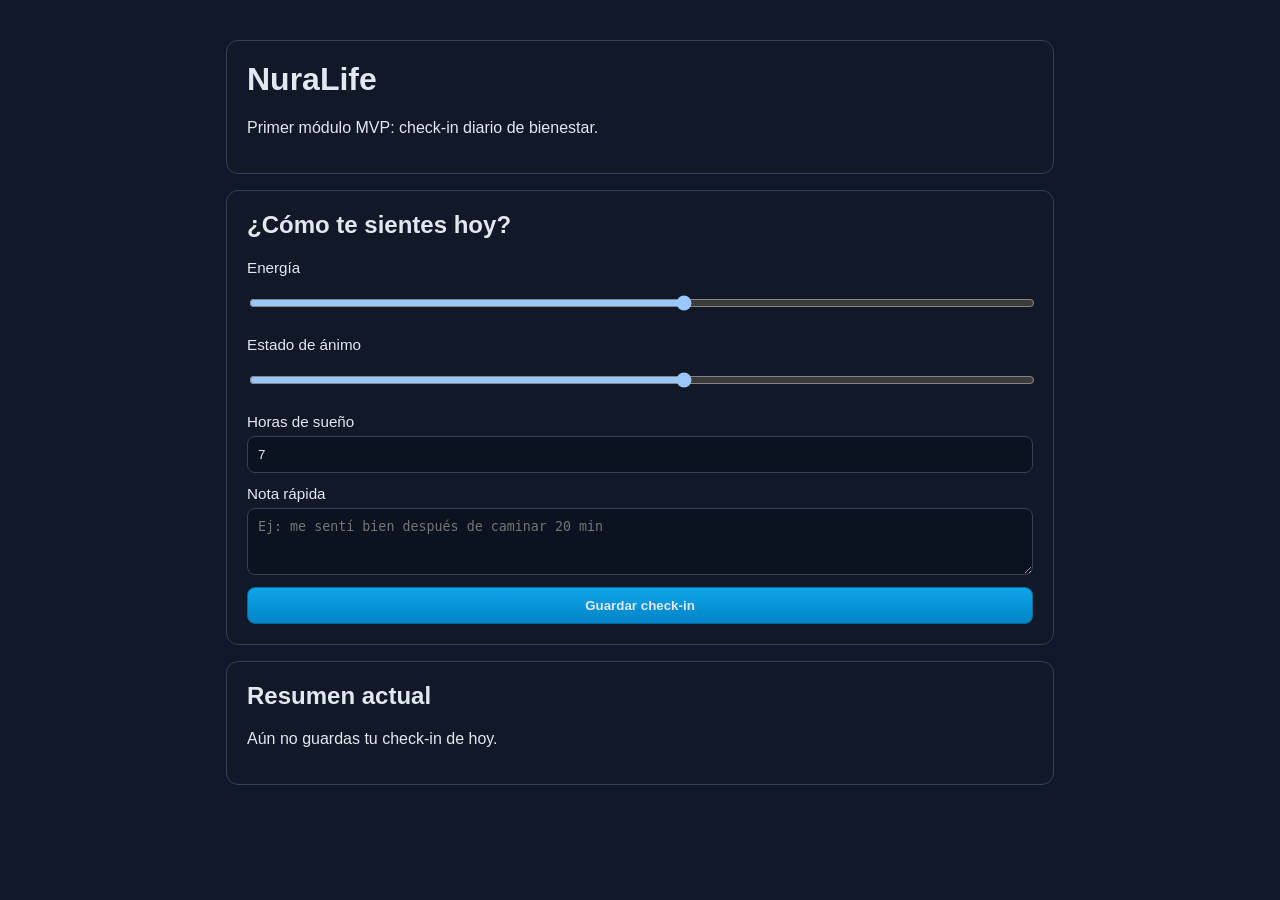
==== index.html @ 80eb9474 "fix: make vercel serve app from root index entry" ====
<!doctype html>
<html lang="es">
  <head>
    <meta charset="UTF-8" />
    <meta name="viewport" content="width=device-width, initial-scale=1.0" />
    <title>NuraLife - Check-in diario</title>
    <link rel="stylesheet" href="./app/styles.css" />
  </head>
  <body>
    <main class="container">
      <header class="card">
        <h1>NuraLife</h1>
        <p>Primer módulo MVP: check-in diario de bienestar.</p>
      </header>

      <section class="card" aria-labelledby="checkin-title">
        <h2 id="checkin-title">¿Cómo te sientes hoy?</h2>
        <form id="checkin-form" class="form-grid">
          <label>
            Energía
            <input type="range" name="energy" min="1" max="10" value="6" />
          </label>
          <label>
            Estado de ánimo
            <input type="range" name="mood" min="1" max="10" value="6" />
          </label>
          <label>
            Horas de sueño
            <input type="number" name="sleep" min="0" max="24" step="0.5" value="7" />
          </label>
          <label>
            Nota rápida
            <textarea name="note" rows="3" placeholder="Ej: me sentí bien después de caminar 20 min"></textarea>
          </label>
          <button type="submit">Guardar check-in</button>
        </form>
      </section>

      <section class="card" aria-live="polite">
        <h2>Resumen actual</h2>
        <p id="summary-text">Aún no guardas tu check-in de hoy.</p>
      </section>
    </main>

    <script type="module" src="./app/main.js"></script>
  </body>
</html>
---- app/styles.css ----
:root {
  color-scheme: dark;
  --bg: #0f172a;
  --card: #111827;
  --line: #334155;
  --text: #e2e8f0;
  --accent: #38bdf8;
}

* {
  box-sizing: border-box;
}

body {
  margin: 0;
  font-family: Inter, Arial, sans-serif;
  background: var(--bg);
  color: var(--text);
}

.container {
  max-width: 860px;
  margin: 40px auto;
  padding: 0 16px;
  display: grid;
  gap: 16px;
}

.card {
  border: 1px solid var(--line);
  border-radius: 12px;
  background: var(--card);
  padding: 20px;
}

h1,
h2 {
  margin-top: 0;
}

.form-grid {
  display: grid;
  gap: 12px;
}

label {
  display: grid;
  gap: 6px;
  font-size: 0.95rem;
}

input,
textarea,
button {
  width: 100%;
  border-radius: 8px;
  border: 1px solid var(--line);
  background: #0b1220;
  color: var(--text);
  padding: 10px;
}

button {
  cursor: pointer;
  border-color: #0369a1;
  background: linear-gradient(180deg, #0ea5e9, #0284c7);
  font-weight: 700;
}

button:hover {
  filter: brightness(1.05);
}
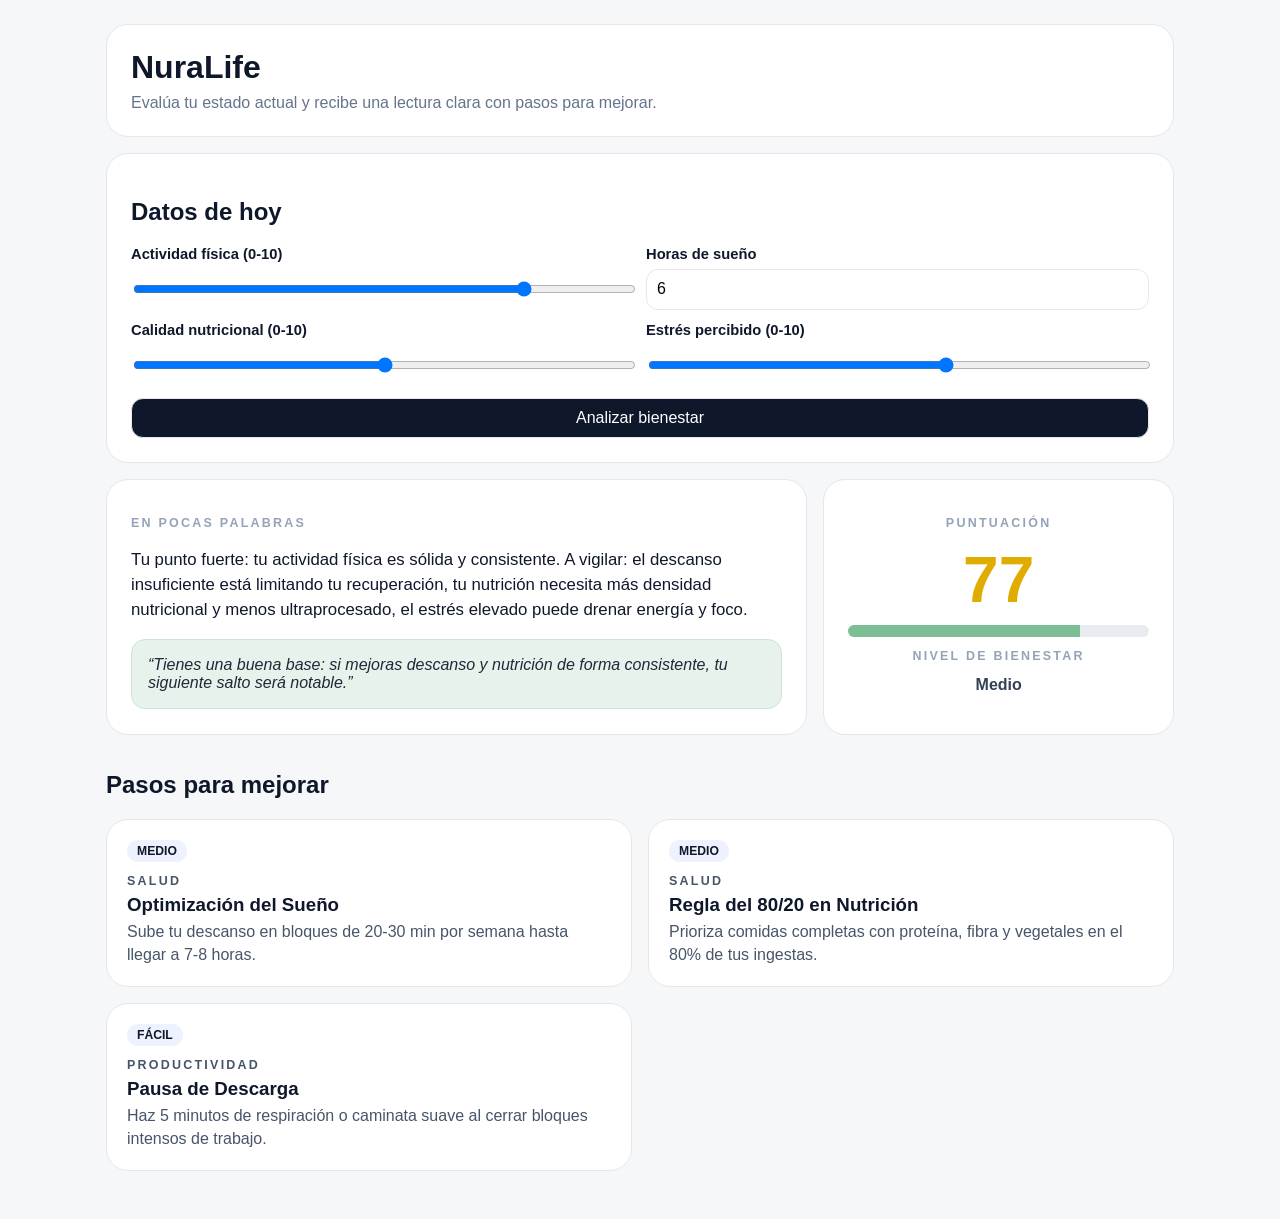
==== commit 34453a96: "feat: restore interactive wellness analysis with tips and scoring" ====
--- a/index.html
+++ b/index.html
@@ -3,42 +3,54 @@
   <head>
     <meta charset="UTF-8" />
     <meta name="viewport" content="width=device-width, initial-scale=1.0" />
-    <title>NuraLife - Check-in diario</title>
+    <title>NuraLife - Evaluación de Bienestar</title>
     <link rel="stylesheet" href="./app/styles.css" />
   </head>
   <body>
     <main class="container">
-      <header class="card">
+      <header class="hero card">
         <h1>NuraLife</h1>
-        <p>Primer módulo MVP: check-in diario de bienestar.</p>
+        <p>Evalúa tu estado actual y recibe una lectura clara con pasos para mejorar.</p>
       </header>
 
-      <section class="card" aria-labelledby="checkin-title">
-        <h2 id="checkin-title">¿Cómo te sientes hoy?</h2>
-        <form id="checkin-form" class="form-grid">
-          <label>
-            Energía
-            <input type="range" name="energy" min="1" max="10" value="6" />
+      <section class="card">
+        <h2>Datos de hoy</h2>
+        <form id="wellness-form" class="form-grid">
+          <label>Actividad física (0-10)
+            <input type="range" name="activity" min="0" max="10" value="8" />
           </label>
-          <label>
-            Estado de ánimo
-            <input type="range" name="mood" min="1" max="10" value="6" />
+          <label>Horas de sueño
+            <input type="number" name="sleep" min="0" max="12" step="0.5" value="6" />
           </label>
-          <label>
-            Horas de sueño
-            <input type="number" name="sleep" min="0" max="24" step="0.5" value="7" />
+          <label>Calidad nutricional (0-10)
+            <input type="range" name="nutrition" min="0" max="10" value="5" />
           </label>
-          <label>
-            Nota rápida
-            <textarea name="note" rows="3" placeholder="Ej: me sentí bien después de caminar 20 min"></textarea>
+          <label>Estrés percibido (0-10)
+            <input type="range" name="stress" min="0" max="10" value="6" />
           </label>
-          <button type="submit">Guardar check-in</button>
+          <button type="submit">Analizar bienestar</button>
         </form>
       </section>
 
-      <section class="card" aria-live="polite">
-        <h2>Resumen actual</h2>
-        <p id="summary-text">Aún no guardas tu check-in de hoy.</p>
+      <section class="results-grid">
+        <article class="card insight">
+          <p class="eyebrow">EN POCAS PALABRAS</p>
+          <p id="summary-text"></p>
+          <blockquote id="coach-quote" class="quote"></blockquote>
+        </article>
+
+        <aside class="card score-card">
+          <p class="eyebrow">PUNTUACIÓN</p>
+          <p id="score-number" class="score-number">0</p>
+          <div class="bar-track"><div id="score-bar" class="bar-fill"></div></div>
+          <p class="eyebrow">NIVEL DE BIENESTAR</p>
+          <p id="wellness-level" class="level"></p>
+        </aside>
+      </section>
+
+      <section>
+        <h2>Pasos para mejorar</h2>
+        <div id="tips-grid" class="tips-grid"></div>
       </section>
     </main>
 
--- a/app/styles.css
+++ b/app/styles.css
@@ -1,16 +1,14 @@
 :root {
-  color-scheme: dark;
-  --bg: #0f172a;
-  --card: #111827;
-  --line: #334155;
-  --text: #e2e8f0;
-  --accent: #38bdf8;
+  --bg: #f5f7f8;
+  --surface: #ffffff;
+  --line: #e5e7eb;
+  --text: #0f172a;
+  --muted: #64748b;
+  --green: #7cbf95;
+  --gold: #e0ac00;
 }
 
-* {
-  box-sizing: border-box;
-}
-
+* { box-sizing: border-box; }
 body {
   margin: 0;
   font-family: Inter, Arial, sans-serif;
@@ -18,55 +16,81 @@
   color: var(--text);
 }
 
-.container {
-  max-width: 860px;
-  margin: 40px auto;
-  padding: 0 16px;
+.container { max-width: 1100px; margin: 24px auto 48px; padding: 0 16px; }
+.card {
+  background: var(--surface);
+  border: 1px solid var(--line);
+  border-radius: 22px;
+  padding: 24px;
+  margin-bottom: 16px;
+}
+.hero h1 { margin: 0 0 8px; }
+.hero p { margin: 0; color: var(--muted); }
+
+.form-grid { display: grid; grid-template-columns: repeat(2,minmax(0,1fr)); gap: 12px; }
+label { display: grid; gap: 6px; font-weight: 600; font-size: .92rem; }
+input, button {
+  width: 100%;
+  border: 1px solid var(--line);
+  border-radius: 12px;
+  padding: 10px;
+  font-size: 1rem;
+}
+button {
+  grid-column: 1 / -1;
+  background: #0f172a;
+  color: #fff;
+  cursor: pointer;
+}
+
+.results-grid {
   display: grid;
+  grid-template-columns: 2fr 1fr;
   gap: 16px;
 }
+.eyebrow { letter-spacing: .18em; color: #94a3b8; font-weight: 700; font-size: .78rem; }
+#summary-text { font-size: 1.05rem; line-height: 1.5; }
+.quote {
+  margin: 16px 0 0;
+  padding: 16px;
+  border-radius: 14px;
+  background: #e7f2ec;
+  border: 1px solid #cee4d8;
+  color: #1f2937;
+  font-style: italic;
+}
 
-.card {
+.score-card { text-align: center; }
+.score-number { font-size: 4rem; margin: 8px 0; color: var(--gold); font-weight: 700; }
+.bar-track { height: 12px; border-radius: 999px; background: #e8ecf0; overflow: hidden; }
+.bar-fill { height: 100%; width: 0; background: var(--green); transition: width .25s ease; }
+.level { color: #334155; font-weight: 600; margin-top: 10px; }
+
+.tips-grid {
+  display: grid;
+  grid-template-columns: repeat(2,minmax(0,1fr));
+  gap: 16px;
+}
+.tip-card {
+  background: var(--surface);
   border: 1px solid var(--line);
-  border-radius: 12px;
-  background: var(--card);
+  border-radius: 22px;
   padding: 20px;
 }
+.badge {
+  display: inline-block;
+  border-radius: 999px;
+  padding: 4px 10px;
+  font-size: .76rem;
+  font-weight: 700;
+  margin-bottom: 10px;
+  background: #eef2ff;
+}
+.tip-card h3 { margin: 4px 0; }
+.tip-card p { color: #475569; margin: 0; line-height: 1.45; }
 
-h1,
-h2 {
-  margin-top: 0;
+@media (max-width: 900px) {
+  .results-grid,
+  .tips-grid,
+  .form-grid { grid-template-columns: 1fr; }
 }
-
-.form-grid {
-  display: grid;
-  gap: 12px;
-}
-
-label {
-  display: grid;
-  gap: 6px;
-  font-size: 0.95rem;
-}
-
-input,
-textarea,
-button {
-  width: 100%;
-  border-radius: 8px;
-  border: 1px solid var(--line);
-  background: #0b1220;
-  color: var(--text);
-  padding: 10px;
-}
-
-button {
-  cursor: pointer;
-  border-color: #0369a1;
-  background: linear-gradient(180deg, #0ea5e9, #0284c7);
-  font-weight: 700;
-}
-
-button:hover {
-  filter: brightness(1.05);
-}
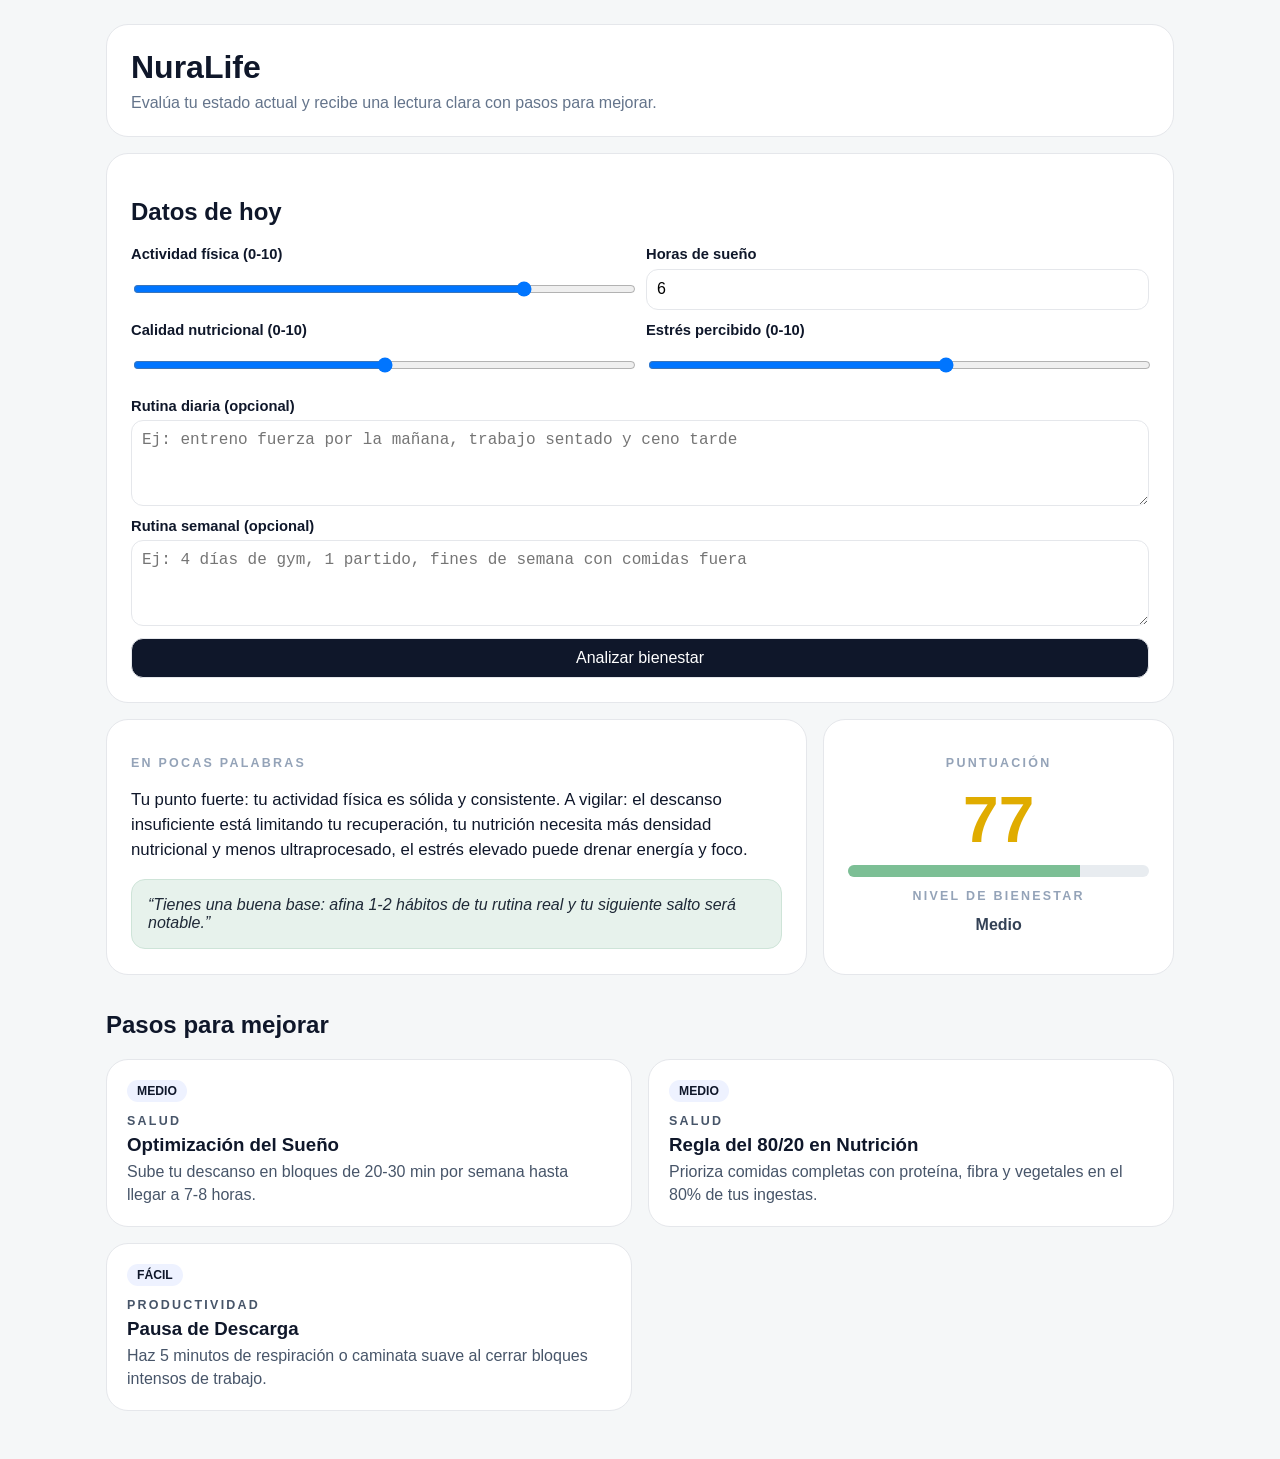
==== commit bc1cfd14: "feat: personalize wellness advice using daily and weekly routines" ====
--- a/index.html
+++ b/index.html
@@ -28,6 +28,12 @@
           <label>Estrés percibido (0-10)
             <input type="range" name="stress" min="0" max="10" value="6" />
           </label>
+          <label class="full-width">Rutina diaria (opcional)
+            <textarea name="dailyRoutine" rows="3" placeholder="Ej: entreno fuerza por la mañana, trabajo sentado y ceno tarde"></textarea>
+          </label>
+          <label class="full-width">Rutina semanal (opcional)
+            <textarea name="weeklyRoutine" rows="3" placeholder="Ej: 4 días de gym, 1 partido, fines de semana con comidas fuera"></textarea>
+          </label>
           <button type="submit">Analizar bienestar</button>
         </form>
       </section>
--- a/app/styles.css
+++ b/app/styles.css
@@ -29,7 +29,9 @@
 
 .form-grid { display: grid; grid-template-columns: repeat(2,minmax(0,1fr)); gap: 12px; }
 label { display: grid; gap: 6px; font-weight: 600; font-size: .92rem; }
-input, button {
+input,
+textarea,
+button {
   width: 100%;
   border: 1px solid var(--line);
   border-radius: 12px;
@@ -94,3 +96,13 @@
   .tips-grid,
   .form-grid { grid-template-columns: 1fr; }
 }
+
+
+.full-width {
+  grid-column: 1 / -1;
+}
+
+textarea {
+  resize: vertical;
+  min-height: 86px;
+}
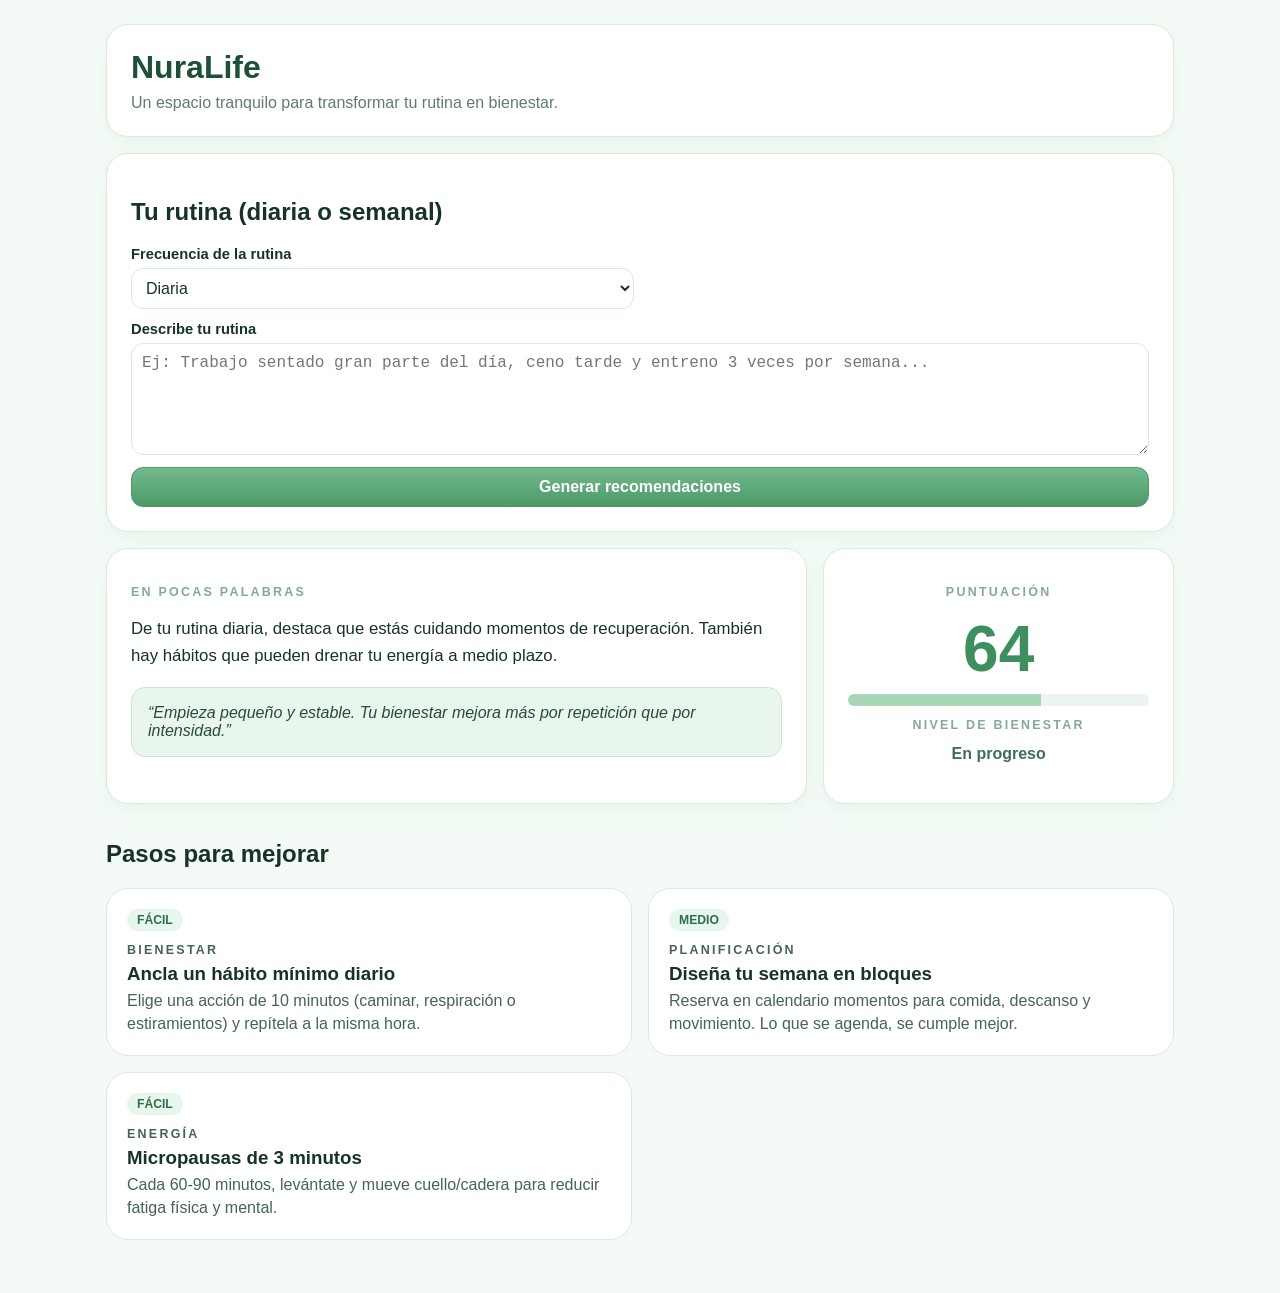
==== commit 1934c36c: "feat: simplify input to one daily/weekly routine and calming green theme" ====
--- a/index.html
+++ b/index.html
@@ -3,38 +3,31 @@
   <head>
     <meta charset="UTF-8" />
     <meta name="viewport" content="width=device-width, initial-scale=1.0" />
-    <title>NuraLife - Evaluación de Bienestar</title>
+    <title>NuraLife - Rutina consciente</title>
     <link rel="stylesheet" href="./app/styles.css" />
   </head>
   <body>
     <main class="container">
       <header class="hero card">
         <h1>NuraLife</h1>
-        <p>Evalúa tu estado actual y recibe una lectura clara con pasos para mejorar.</p>
+        <p>Un espacio tranquilo para transformar tu rutina en bienestar.</p>
       </header>
 
       <section class="card">
-        <h2>Datos de hoy</h2>
+        <h2>Tu rutina (diaria o semanal)</h2>
         <form id="wellness-form" class="form-grid">
-          <label>Actividad física (0-10)
-            <input type="range" name="activity" min="0" max="10" value="8" />
+          <label>Frecuencia de la rutina
+            <select name="routinePeriod">
+              <option value="diaria">Diaria</option>
+              <option value="semanal">Semanal</option>
+            </select>
           </label>
-          <label>Horas de sueño
-            <input type="number" name="sleep" min="0" max="12" step="0.5" value="6" />
+
+          <label class="full-width">Describe tu rutina
+            <textarea name="routineText" rows="5" placeholder="Ej: Trabajo sentado gran parte del día, ceno tarde y entreno 3 veces por semana..."></textarea>
           </label>
-          <label>Calidad nutricional (0-10)
-            <input type="range" name="nutrition" min="0" max="10" value="5" />
-          </label>
-          <label>Estrés percibido (0-10)
-            <input type="range" name="stress" min="0" max="10" value="6" />
-          </label>
-          <label class="full-width">Rutina diaria (opcional)
-            <textarea name="dailyRoutine" rows="3" placeholder="Ej: entreno fuerza por la mañana, trabajo sentado y ceno tarde"></textarea>
-          </label>
-          <label class="full-width">Rutina semanal (opcional)
-            <textarea name="weeklyRoutine" rows="3" placeholder="Ej: 4 días de gym, 1 partido, fines de semana con comidas fuera"></textarea>
-          </label>
-          <button type="submit">Analizar bienestar</button>
+
+          <button type="submit">Generar recomendaciones</button>
         </form>
       </section>
 
--- a/app/styles.css
+++ b/app/styles.css
@@ -1,11 +1,12 @@
 :root {
-  --bg: #f5f7f8;
+  --bg: #f4fbf6;
   --surface: #ffffff;
-  --line: #e5e7eb;
-  --text: #0f172a;
-  --muted: #64748b;
-  --green: #7cbf95;
-  --gold: #e0ac00;
+  --line: #d8eadc;
+  --text: #173326;
+  --muted: #5f7d6d;
+  --green-soft: #a7d7b5;
+  --green-strong: #4c9a68;
+  --mint: #e9f6ed;
 }
 
 * { box-sizing: border-box; }
@@ -23,13 +24,15 @@
   border-radius: 22px;
   padding: 24px;
   margin-bottom: 16px;
+  box-shadow: 0 6px 18px rgba(76, 154, 104, 0.08);
 }
-.hero h1 { margin: 0 0 8px; }
+.hero h1 { margin: 0 0 8px; color: #1c5136; }
 .hero p { margin: 0; color: var(--muted); }
 
 .form-grid { display: grid; grid-template-columns: repeat(2,minmax(0,1fr)); gap: 12px; }
 label { display: grid; gap: 6px; font-weight: 600; font-size: .92rem; }
 input,
+select,
 textarea,
 button {
   width: 100%;
@@ -37,36 +40,41 @@
   border-radius: 12px;
   padding: 10px;
   font-size: 1rem;
+  color: var(--text);
+  background: #fff;
 }
 button {
   grid-column: 1 / -1;
-  background: #0f172a;
+  background: linear-gradient(180deg, #73b98d, #4c9a68);
   color: #fff;
   cursor: pointer;
+  border-color: #4c9a68;
+  font-weight: 700;
 }
+button:hover { filter: brightness(1.03); }
 
 .results-grid {
   display: grid;
   grid-template-columns: 2fr 1fr;
   gap: 16px;
 }
-.eyebrow { letter-spacing: .18em; color: #94a3b8; font-weight: 700; font-size: .78rem; }
-#summary-text { font-size: 1.05rem; line-height: 1.5; }
+.eyebrow { letter-spacing: .18em; color: #84a997; font-weight: 700; font-size: .78rem; }
+#summary-text { font-size: 1.05rem; line-height: 1.6; }
 .quote {
   margin: 16px 0 0;
   padding: 16px;
   border-radius: 14px;
-  background: #e7f2ec;
-  border: 1px solid #cee4d8;
-  color: #1f2937;
+  background: var(--mint);
+  border: 1px solid #cae6d1;
+  color: #2a4a3a;
   font-style: italic;
 }
 
 .score-card { text-align: center; }
-.score-number { font-size: 4rem; margin: 8px 0; color: var(--gold); font-weight: 700; }
-.bar-track { height: 12px; border-radius: 999px; background: #e8ecf0; overflow: hidden; }
-.bar-fill { height: 100%; width: 0; background: var(--green); transition: width .25s ease; }
-.level { color: #334155; font-weight: 600; margin-top: 10px; }
+.score-number { font-size: 4rem; margin: 8px 0; color: #3d8f5d; font-weight: 700; }
+.bar-track { height: 12px; border-radius: 999px; background: #edf4ef; overflow: hidden; }
+.bar-fill { height: 100%; width: 0; background: var(--green-soft); transition: width .25s ease; }
+.level { color: #406f55; font-weight: 600; margin-top: 10px; }
 
 .tips-grid {
   display: grid;
@@ -86,23 +94,17 @@
   font-size: .76rem;
   font-weight: 700;
   margin-bottom: 10px;
-  background: #eef2ff;
+  background: #e8f7ee;
+  color: #2f6d4c;
 }
 .tip-card h3 { margin: 4px 0; }
-.tip-card p { color: #475569; margin: 0; line-height: 1.45; }
+.tip-card p { color: #446454; margin: 0; line-height: 1.45; }
+
+.full-width { grid-column: 1 / -1; }
+textarea { resize: vertical; min-height: 112px; }
 
 @media (max-width: 900px) {
   .results-grid,
   .tips-grid,
   .form-grid { grid-template-columns: 1fr; }
 }
-
-
-.full-width {
-  grid-column: 1 / -1;
-}
-
-textarea {
-  resize: vertical;
-  min-height: 86px;
-}
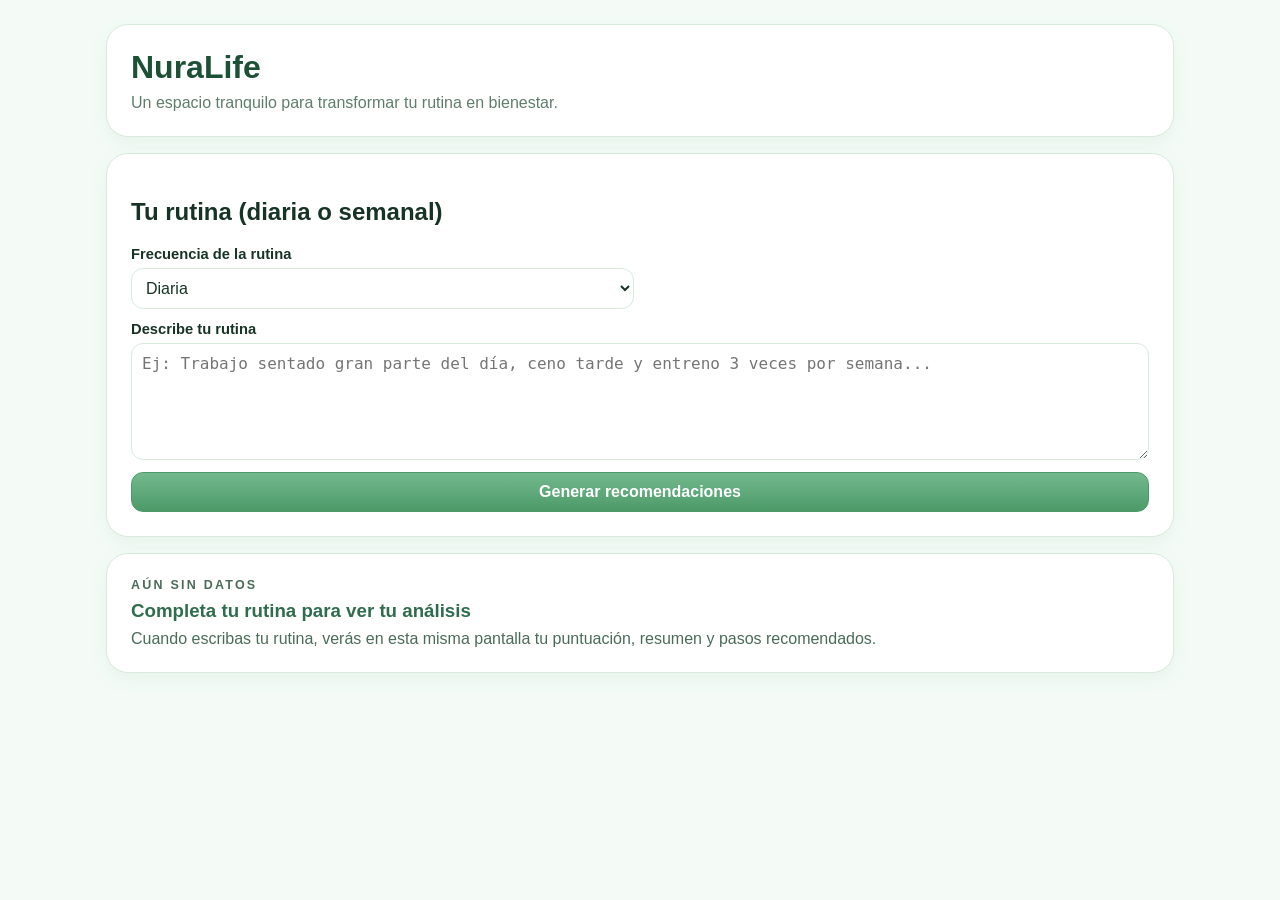
==== commit dd75d4da: "feat: hide score and tips until user provides routine" ====
--- a/index.html
+++ b/index.html
@@ -31,25 +31,33 @@
         </form>
       </section>
 
-      <section class="results-grid">
-        <article class="card insight">
-          <p class="eyebrow">EN POCAS PALABRAS</p>
-          <p id="summary-text"></p>
-          <blockquote id="coach-quote" class="quote"></blockquote>
-        </article>
-
-        <aside class="card score-card">
-          <p class="eyebrow">PUNTUACIÓN</p>
-          <p id="score-number" class="score-number">0</p>
-          <div class="bar-track"><div id="score-bar" class="bar-fill"></div></div>
-          <p class="eyebrow">NIVEL DE BIENESTAR</p>
-          <p id="wellness-level" class="level"></p>
-        </aside>
+      <section id="empty-state" class="card empty-card" aria-live="polite">
+        <p class="eyebrow">AÚN SIN DATOS</p>
+        <h3>Completa tu rutina para ver tu análisis</h3>
+        <p>Cuando escribas tu rutina, verás en esta misma pantalla tu puntuación, resumen y pasos recomendados.</p>
       </section>
 
-      <section>
-        <h2>Pasos para mejorar</h2>
-        <div id="tips-grid" class="tips-grid"></div>
+      <section id="results-section" class="hidden">
+        <div class="results-grid">
+          <article class="card insight">
+            <p class="eyebrow">EN POCAS PALABRAS</p>
+            <p id="summary-text"></p>
+            <blockquote id="coach-quote" class="quote"></blockquote>
+          </article>
+
+          <aside class="card score-card">
+            <p class="eyebrow">PUNTUACIÓN</p>
+            <p id="score-number" class="score-number">0</p>
+            <div class="bar-track"><div id="score-bar" class="bar-fill"></div></div>
+            <p class="eyebrow">NIVEL DE BIENESTAR</p>
+            <p id="wellness-level" class="level"></p>
+          </aside>
+        </div>
+
+        <section>
+          <h2>Pasos para mejorar</h2>
+          <div id="tips-grid" class="tips-grid"></div>
+        </section>
       </section>
     </main>
 
--- a/app/styles.css
+++ b/app/styles.css
@@ -108,3 +108,18 @@
   .tips-grid,
   .form-grid { grid-template-columns: 1fr; }
 }
+
+
+.hidden {
+  display: none;
+}
+
+.empty-card h3 {
+  margin: 8px 0;
+  color: #2f6d4c;
+}
+
+.empty-card p {
+  margin: 0;
+  color: #4a6b5a;
+}
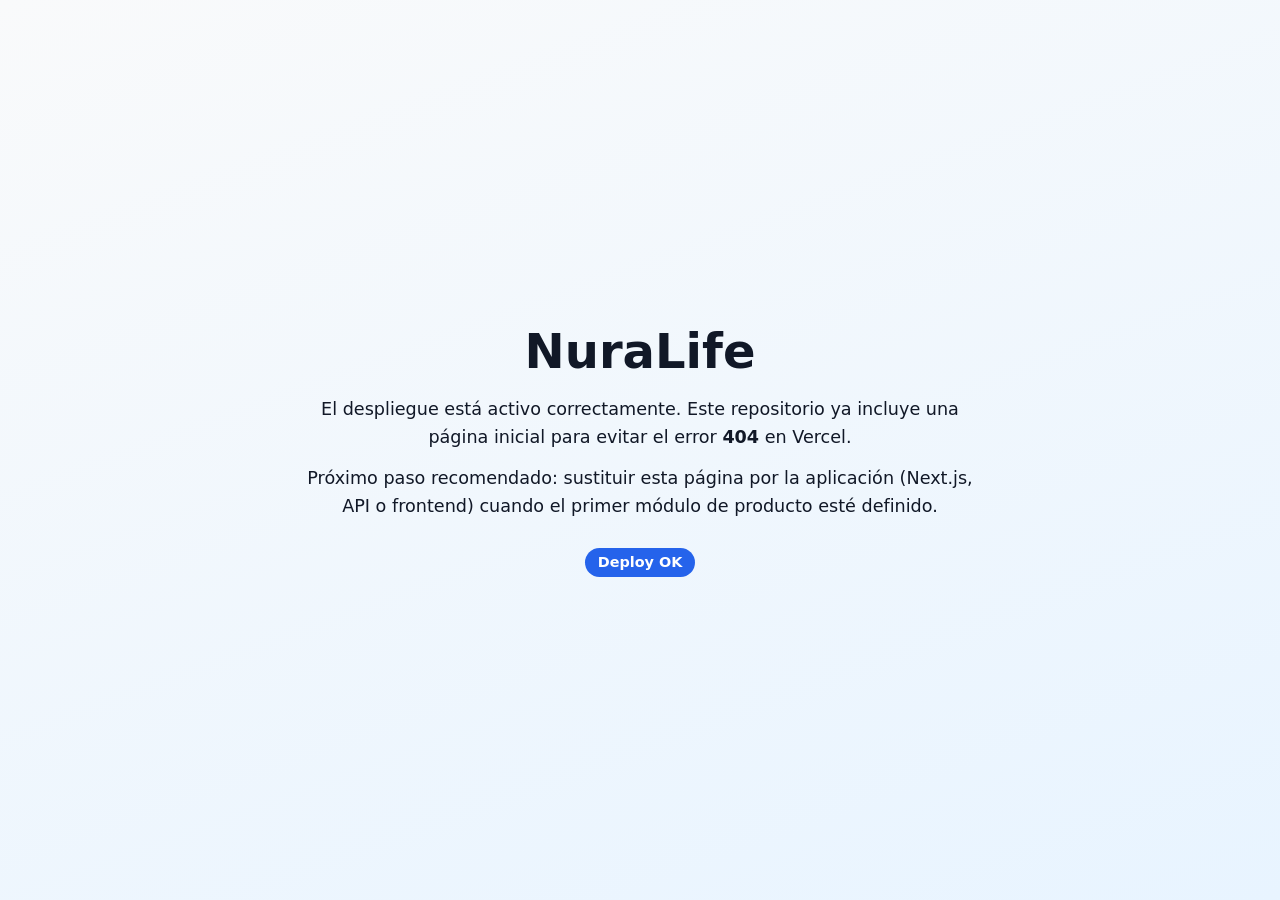
==== commit c71354e6: "fix: add static entrypoint for Vercel deployments" ====
--- a/index.html
+++ b/index.html
@@ -3,64 +3,63 @@
   <head>
     <meta charset="UTF-8" />
     <meta name="viewport" content="width=device-width, initial-scale=1.0" />
-    <title>NuraLife - Rutina consciente</title>
-    <link rel="stylesheet" href="./app/styles.css" />
+    <title>NuraLife</title>
+    <style>
+      :root {
+        color-scheme: light;
+        font-family: Inter, system-ui, -apple-system, Segoe UI, Roboto, sans-serif;
+      }
+
+      body {
+        margin: 0;
+        min-height: 100vh;
+        display: grid;
+        place-items: center;
+        background: linear-gradient(160deg, #f9fafb 0%, #e8f4ff 100%);
+        color: #111827;
+      }
+
+      main {
+        text-align: center;
+        padding: 2rem;
+        max-width: 680px;
+      }
+
+      h1 {
+        margin: 0 0 1rem;
+        font-size: clamp(2rem, 4vw, 3rem);
+      }
+
+      p {
+        margin: 0.75rem 0;
+        font-size: 1.1rem;
+        line-height: 1.6;
+      }
+
+      .badge {
+        display: inline-block;
+        margin-top: 1rem;
+        padding: 0.4rem 0.8rem;
+        background: #2563eb;
+        color: #ffffff;
+        border-radius: 9999px;
+        font-size: 0.9rem;
+        font-weight: 600;
+      }
+    </style>
   </head>
   <body>
-    <main class="container">
-      <header class="hero card">
-        <h1>NuraLife</h1>
-        <p>Un espacio tranquilo para transformar tu rutina en bienestar.</p>
-      </header>
-
-      <section class="card">
-        <h2>Tu rutina (diaria o semanal)</h2>
-        <form id="wellness-form" class="form-grid">
-          <label>Frecuencia de la rutina
-            <select name="routinePeriod">
-              <option value="diaria">Diaria</option>
-              <option value="semanal">Semanal</option>
-            </select>
-          </label>
-
-          <label class="full-width">Describe tu rutina
-            <textarea name="routineText" rows="5" placeholder="Ej: Trabajo sentado gran parte del día, ceno tarde y entreno 3 veces por semana..."></textarea>
-          </label>
-
-          <button type="submit">Generar recomendaciones</button>
-        </form>
-      </section>
-
-      <section id="empty-state" class="card empty-card" aria-live="polite">
-        <p class="eyebrow">AÚN SIN DATOS</p>
-        <h3>Completa tu rutina para ver tu análisis</h3>
-        <p>Cuando escribas tu rutina, verás en esta misma pantalla tu puntuación, resumen y pasos recomendados.</p>
-      </section>
-
-      <section id="results-section" class="hidden">
-        <div class="results-grid">
-          <article class="card insight">
-            <p class="eyebrow">EN POCAS PALABRAS</p>
-            <p id="summary-text"></p>
-            <blockquote id="coach-quote" class="quote"></blockquote>
-          </article>
-
-          <aside class="card score-card">
-            <p class="eyebrow">PUNTUACIÓN</p>
-            <p id="score-number" class="score-number">0</p>
-            <div class="bar-track"><div id="score-bar" class="bar-fill"></div></div>
-            <p class="eyebrow">NIVEL DE BIENESTAR</p>
-            <p id="wellness-level" class="level"></p>
-          </aside>
-        </div>
-
-        <section>
-          <h2>Pasos para mejorar</h2>
-          <div id="tips-grid" class="tips-grid"></div>
-        </section>
-      </section>
+    <main>
+      <h1>NuraLife</h1>
+      <p>
+        El despliegue está activo correctamente. Este repositorio ya incluye una página inicial
+        para evitar el error <strong>404</strong> en Vercel.
+      </p>
+      <p>
+        Próximo paso recomendado: sustituir esta página por la aplicación (Next.js, API o frontend)
+        cuando el primer módulo de producto esté definido.
+      </p>
+      <span class="badge">Deploy OK</span>
     </main>
-
-    <script type="module" src="./app/main.js"></script>
   </body>
 </html>
